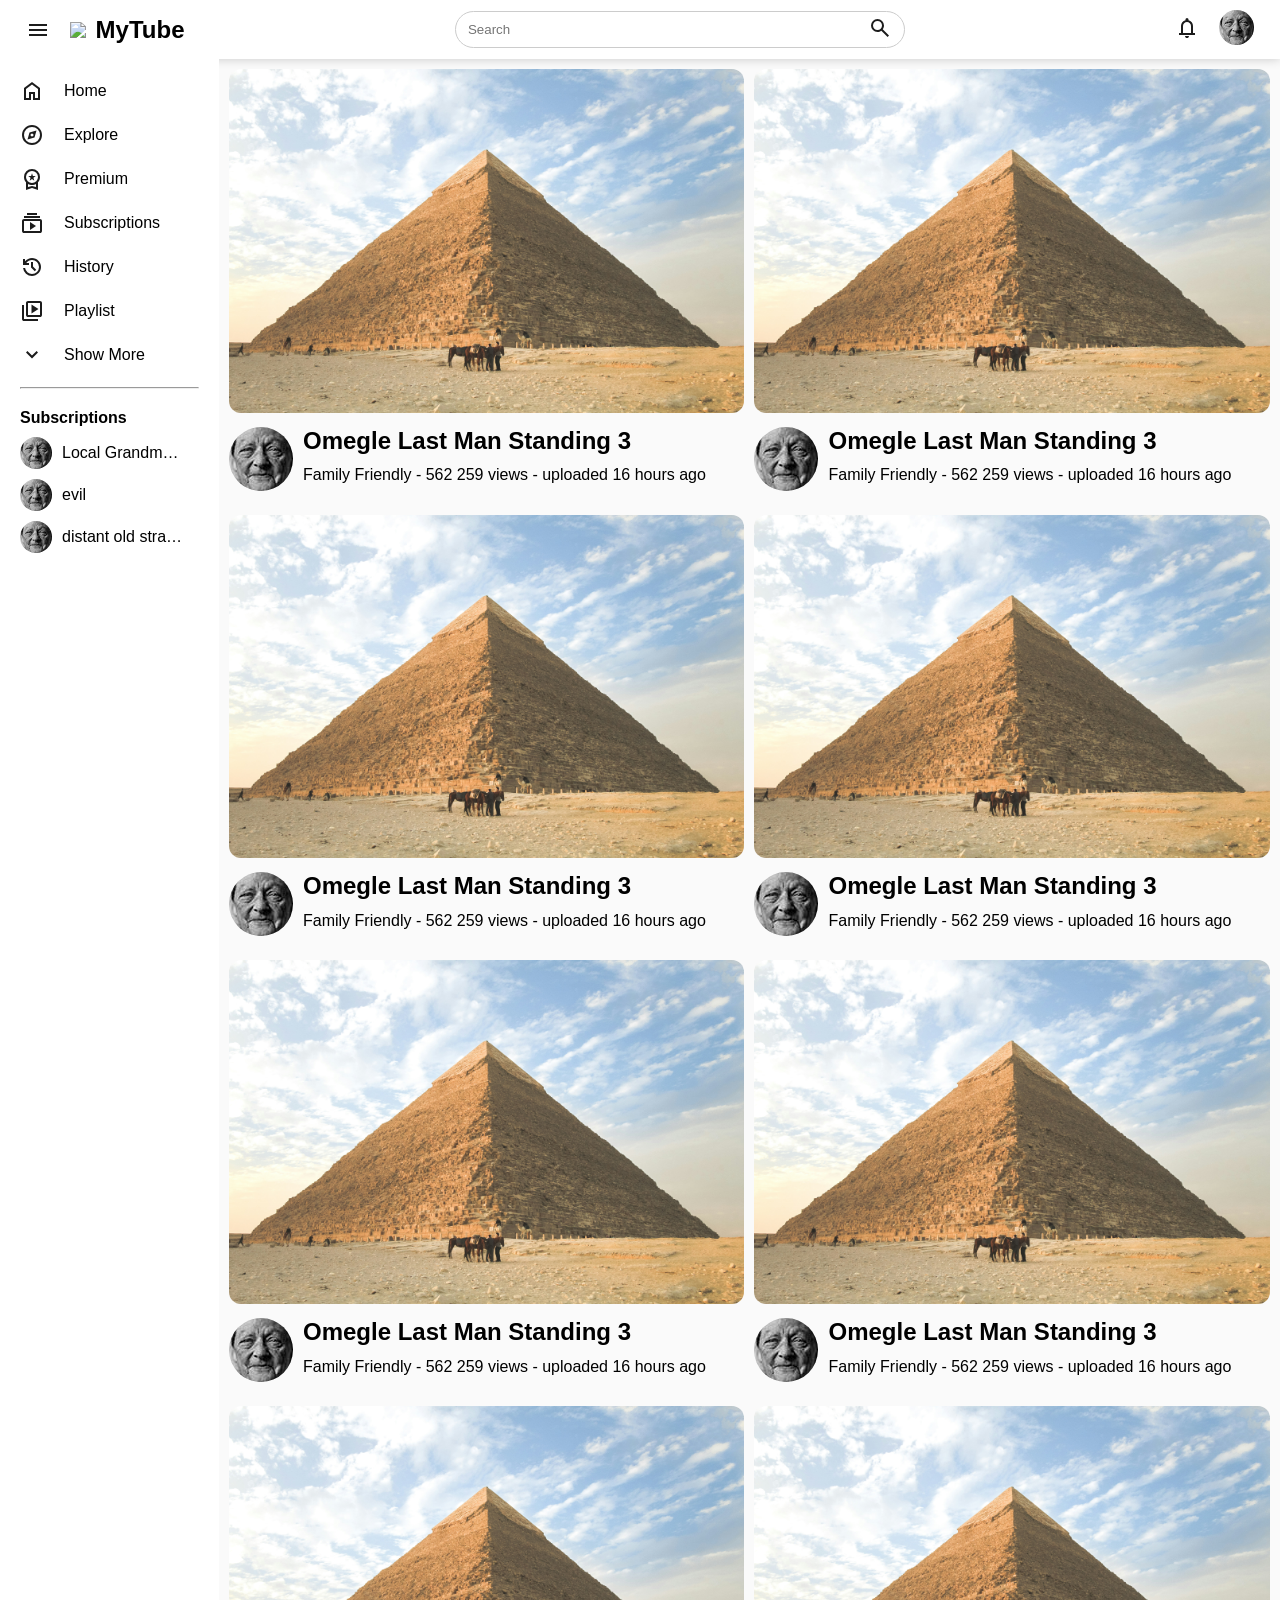
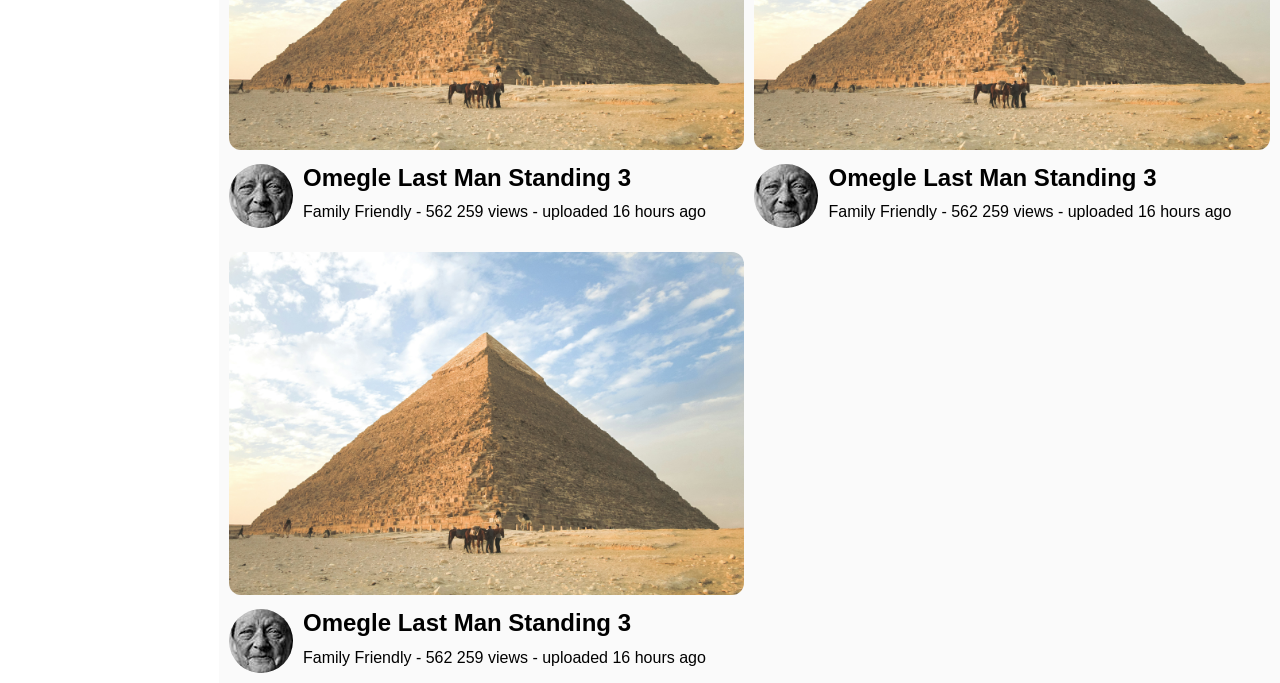
==== index.html @ 530819f9 "index complete" ====
<!DOCTYPE html>
<html lang="en">

<head>
    <meta charset="UTF-8">
    <meta name="viewport" content="width=device-width, initial-scale=1.0">
    <link rel="stylesheet" href="css/style.css">
    <title>MyTube | Homepage</title>
</head>

<body>
    <div id="wrapper-index" class="wrapper">
        <!-- Top Navbar -->
        <nav class="flex-div">
            <div class="nav-left flex-div">
                <img src="img/icons/menu.svg" class="icon menu-button">
                <a href="index.html" class="flex-div">
                    <img src="img/logo.png" style="max-height: 30px">
                    <h1 class="logo-text">MyTube</h1>
                </a>
            </div>
            <div class="nav-center flex-div">
                <div class="searchbar flex-div">
                    <input type="search" placeholder="Search">
                    <a href=""><img src="img/icons/search.svg" class="icon"></a>
                </div>
            </div>

            <div class="nav-right flex-div">
                <a href=""><img src="img/icons/notifications.svg" class="icon"></a>
                <a href=""><img src="img/portrait.jpg" class="user-icon"></a>
            </div>
        </nav>

        <!-- Left Sidebar -->
        <aside class="sidebar">
            <div class="shortcut-links">
                <a href="" class="flex-div"><img src="img/icons/home.svg" class="icon"><p>Home</p></a>
                <a href="" class="flex-div"><img src="img/icons/explore.svg" class="icon"><p>Explore</p></a>
                <a href="" class="flex-div"><img src="img/icons/premium.svg" class="icon"><p>Premium</p></a>
                <a href="" class="flex-div"><img src="img/icons/subscriptions.svg" class="icon"><p>Subscriptions</p></a>
                <a href="" class="flex-div"><img src="img/icons/history.svg" class="icon"><p>History</p></a>
                <a href="" class="flex-div"><img src="img/icons/playlist.svg" class="icon"><p>Playlist</p></a>
                <a href="" class="flex-div"><img src="img/icons/arrow-down.svg" class="icon"><p>Show More</p></a>
            </div>
            
            <hr>

            <div class="subscriptions">
                <b>Subscriptions</b>
                <a href="" class="flex-div"><img src="img/portrait.jpg" class="user-icon"><p>Local Grandmother</p></a>
                <a href="" class="flex-div"><img src="img/portrait.jpg" class="user-icon"><p>evil</p></a>
                <a href="" class="flex-div"><img src="img/portrait.jpg" class="user-icon"><p>distant old stranger</p></a>

            </div>

        </aside>
        
        <div class="fade-layer"></div>

        <!-- Main Content -->
        <main class="video-container">
            <div>
                <img src="img/thumbnails/pyramid.jpg" style="max-width: 100%;" class="thumbnail">
                <div class="video-info">
                    <img src="img/portrait.jpg" class="user-icon" style="grid-area:user;">
                    <a style="grid-area:title"><h2>Omegle Last Man Standing 3</h2></a>
                    <p style="grid-area:subtext;">Family Friendly - 562 259 views - uploaded 16 hours ago</p>
                </div>
            </div>
            <div>
                <img src="img/thumbnails/pyramid.jpg" style="max-width: 100%;" class="thumbnail">
                <div class="video-info">
                    <img src="img/portrait.jpg" class="user-icon" style="grid-area:user;">
                    <a style="grid-area:title"><h2>Omegle Last Man Standing 3</h2></a>
                    <p style="grid-area:subtext;">Family Friendly - 562 259 views - uploaded 16 hours ago</p>
                </div>
            </div>
                        <div>
                <img src="img/thumbnails/pyramid.jpg" style="max-width: 100%;" class="thumbnail">
                <div class="video-info">
                    <img src="img/portrait.jpg" class="user-icon" style="grid-area:user;">
                    <a style="grid-area:title"><h2>Omegle Last Man Standing 3</h2></a>
                    <p style="grid-area:subtext;">Family Friendly - 562 259 views - uploaded 16 hours ago</p>
                </div>
            </div>            <div>
                <img src="img/thumbnails/pyramid.jpg" style="max-width: 100%;" class="thumbnail">
                <div class="video-info">
                    <img src="img/portrait.jpg" class="user-icon" style="grid-area:user;">
                    <a style="grid-area:title"><h2>Omegle Last Man Standing 3</h2></a>
                    <p style="grid-area:subtext;">Family Friendly - 562 259 views - uploaded 16 hours ago</p>
                </div>
            </div>            <div>
                <img src="img/thumbnails/pyramid.jpg" style="max-width: 100%;" class="thumbnail">
                <div class="video-info">
                    <img src="img/portrait.jpg" class="user-icon" style="grid-area:user;">
                    <a style="grid-area:title"><h2>Omegle Last Man Standing 3</h2></a>
                    <p style="grid-area:subtext;">Family Friendly - 562 259 views - uploaded 16 hours ago</p>
                </div>
            </div>            <div>
                <img src="img/thumbnails/pyramid.jpg" style="max-width: 100%;" class="thumbnail">
                <div class="video-info">
                    <img src="img/portrait.jpg" class="user-icon" style="grid-area:user;">
                    <a style="grid-area:title"><h2>Omegle Last Man Standing 3</h2></a>
                    <p style="grid-area:subtext;">Family Friendly - 562 259 views - uploaded 16 hours ago</p>
                </div>
            </div>            <div>
                <img src="img/thumbnails/pyramid.jpg" style="max-width: 100%;" class="thumbnail">
                <div class="video-info">
                    <img src="img/portrait.jpg" class="user-icon" style="grid-area:user;">
                    <a style="grid-area:title"><h2>Omegle Last Man Standing 3</h2></a>
                    <p style="grid-area:subtext;">Family Friendly - 562 259 views - uploaded 16 hours ago</p>
                </div>
            </div>            <div>
                <img src="img/thumbnails/pyramid.jpg" style="max-width: 100%;" class="thumbnail">
                <div class="video-info">
                    <img src="img/portrait.jpg" class="user-icon" style="grid-area:user;">
                    <a style="grid-area:title"><h2>Omegle Last Man Standing 3</h2></a>
                    <p style="grid-area:subtext;">Family Friendly - 562 259 views - uploaded 16 hours ago</p>
                </div>
            </div>            <div>
                <img src="img/thumbnails/pyramid.jpg" style="max-width: 100%;" class="thumbnail">
                <div class="video-info">
                    <img src="img/portrait.jpg" class="user-icon" style="grid-area:user;">
                    <a style="grid-area:title"><h2>Omegle Last Man Standing 3</h2></a>
                    <p style="grid-area:subtext;">Family Friendly - 562 259 views - uploaded 16 hours ago</p>
                </div>
            </div>


<!--             <section class="video-section">
                <h1>Followed</h1>
                
                <div class="video video-full">
                    <a href="video.html?v=EsWesK8GJIg">
                        <img class="video-thumbnail" src="https://img.youtube.com/vi/EsWesK8GJIg/maxresdefault.jpg">
                    </a>
                    <h2 class="video-title"><a href="video.html?v=EsWesK8GJIg">I accidentally bought a sex toy for my employees</a></h2>
                    <p class="video-publisher"><a href="video.html?v=EsWesK8GJIg">DougDoug Clips</a></p>
                </div>

                <div class="video video-full">
                    <a href="video.html?v=hSZg06T47o8">
                        <img class="video-thumbnail" src="https://img.youtube.com/vi/hSZg06T47o8/maxresdefault.jpg">
                    </a>
                    <h2 class="video-title"><a href="video.html?v=hSZg06T47o8">Avicii - Island ft. The High</a></h2>
                    <p class="video-publisher"><a href="video.html?v=hSZg06T47o8">Avicii Unreleased</a></p>
                </div>

                <div class="video video-full">
                    <a href="video.html?v=mos_0KQswGc">
                        <img class="video-thumbnail" src="https://img.youtube.com/vi/mos_0KQswGc/maxresdefault.jpg">
                    </a>
                    <h2 class="video-title"><a href="video.html?v=mos_0KQswGc">Fatty dragon has a pat</a></h2>
                    <p class="video-publisher"><a href="video.html?v=mos_0KQswGc">John P</a></p>
                </div>

                <a>View more</a>

            </section>

            <section class="video-section">
                <a>
                    <h1>Recommended</h1>
                    <a>View more</a>
                </a>
            </section>

            <section class="video-section">
                <h1>Categories</h1>
                <div class="category-container">
                    <div class="category-card">
                        <a><img src="img/categories/gaming.jpg" class="category-image"></a>
                        <a>Gaming</a>
                    </div>
                    <a>
                        <div class="category-card">
                        <a><img src="img/categories/horror.jpg" class="category-image"></a>
                        <a>Horror</a>
                        </div>
                    </a>
                    <a>
                        <div class="category-card">
                            <a><img src="img/categories/gta.jpg" class="category-image"></a>
                            <a>GTA V</a>
                        </div>
                    </a>
                </div>
            </section> -->
        </main>

    </div>

    <script src="js/index.js"></script>
</body>

</html>
---- css/style.css ----
:root {
    --mobile-padding: 1rem;

    --text-color: #050315;
    --background-color: #fbfbfe;
    --primary-color: #2f27ce;
    --secondary-color: #dedcff;
    --accent-color: #433bff;

    --line: 1px solid rgba(0, 0, 0, 0.1);

    --main-font: sans-serif;
}


*{
    margin: 0;
    padding: 0;
    font-family:sans-serif;
}

a {
    text-decoration: none;
    color: inherit;
}

ul {
    list-style: none;
}

.flex-div {
    display: flex;
    align-items: center;
}

.icon {
    filter: invert()
}

#wrapper-index {
    display: grid;
    grid-template-areas:
    "nv nv"
    "sb vc";
    grid-template-columns: auto 1fr;
}

/* Top Navitation */
nav {
    grid-area: nv;
    position: sticky;
    top: 0;
    padding: 10px 2%;
    gap: 20px;
    
    justify-content: space-between;

    z-index: 2;
    box-shadow: 0 0 10px rgba(0, 0, 0, 0.2);
    background-color: white;
}


.nav-left, .nav-right, .nav-center {
    gap: 20px;
}

.nav-left a {
    gap: 10px;
}

.user-icon {
    border-radius: 50%;
}

.nav-right .user-icon {
    width: 35px;
}

.nav-center {
    height: 35px;
    border: 1px solid #cccccc;
    border-radius: 35px;
}

.searchbar {
    padding: 0 12px;
}

.searchbar input {
    border: 0;
    outline: 0;
    background: transparent;
    width: clamp(200px, 40vw, 400px);
}

/* Sidebar */
.sidebar {
    grid-area: sb;
    background-color: #ffffff;
    height: 100vh;
    position: sticky;
    top: 59px;
    padding: 20px;
    transition: transform 0.2s;
    z-index: 3;
}

.sidebar hr {
    margin: 20px 0;
}

.shortcut-links {
    display: flex;
    flex-direction: column;
    gap: 20px;
}

.shortcut-links a {
    gap: 20px;
}

.shortcut-links hr {
    height: 1px;
    border: none;
    background-color: #cccccc;
}

.subscriptions {
    display: flex;
    flex-direction: column;
    gap: 10px;
}

.subscriptions a {
    gap: 10px;
    width: 100%;
}

.subscriptions a p {
    width: 70%;

    white-space: nowrap;
    overflow:hidden;
    text-overflow:ellipsis;
}

.subscriptions a img {
    height: 32px;
}

.fade-layer {
    position: fixed;
    width: 100%;
    height: 100%;
    background-color: rgba(0, 0, 0, 0.5);
    z-index: 1;
    display: none
}





/* Videos */
.video-container {
    display: grid;
    grid-area: vc;
    background-color: #fafafa;
    grid-template-columns: repeat(auto-fit, minmax(400px, 1fr));
    height:fit-content;
    column-gap: 10px;
    row-gap: 24px;
    padding: 10px
}

.thumbnail {
    border-radius: 12px;
}

.video-info {
    display: grid;
    grid-template-areas:
    "user title"
    "user subtext";
    justify-content: left;
    padding-top: 10px;
    column-gap: 10px;
    row-gap: 5px;
}

.menu-button{
    cursor:pointer
}

/* --------------- */





/* MOBILE */
@media screen and (max-width:800px) {
    .sidebar {
        position: fixed;
        left: 0;
        transform: translateX(-100%);
    }

    .toggle-sidebar {
        transform: translateX(0);
    }

    .logo-text {
        display:none;
    }

    .show {
        display: block;
    }

}

/* DESKTOP */


@media screen and (min-width:801px) {
    .toggle-sidebar a p, .toggle-sidebar b {
        display: none;
        width: fit-content;
    }

}
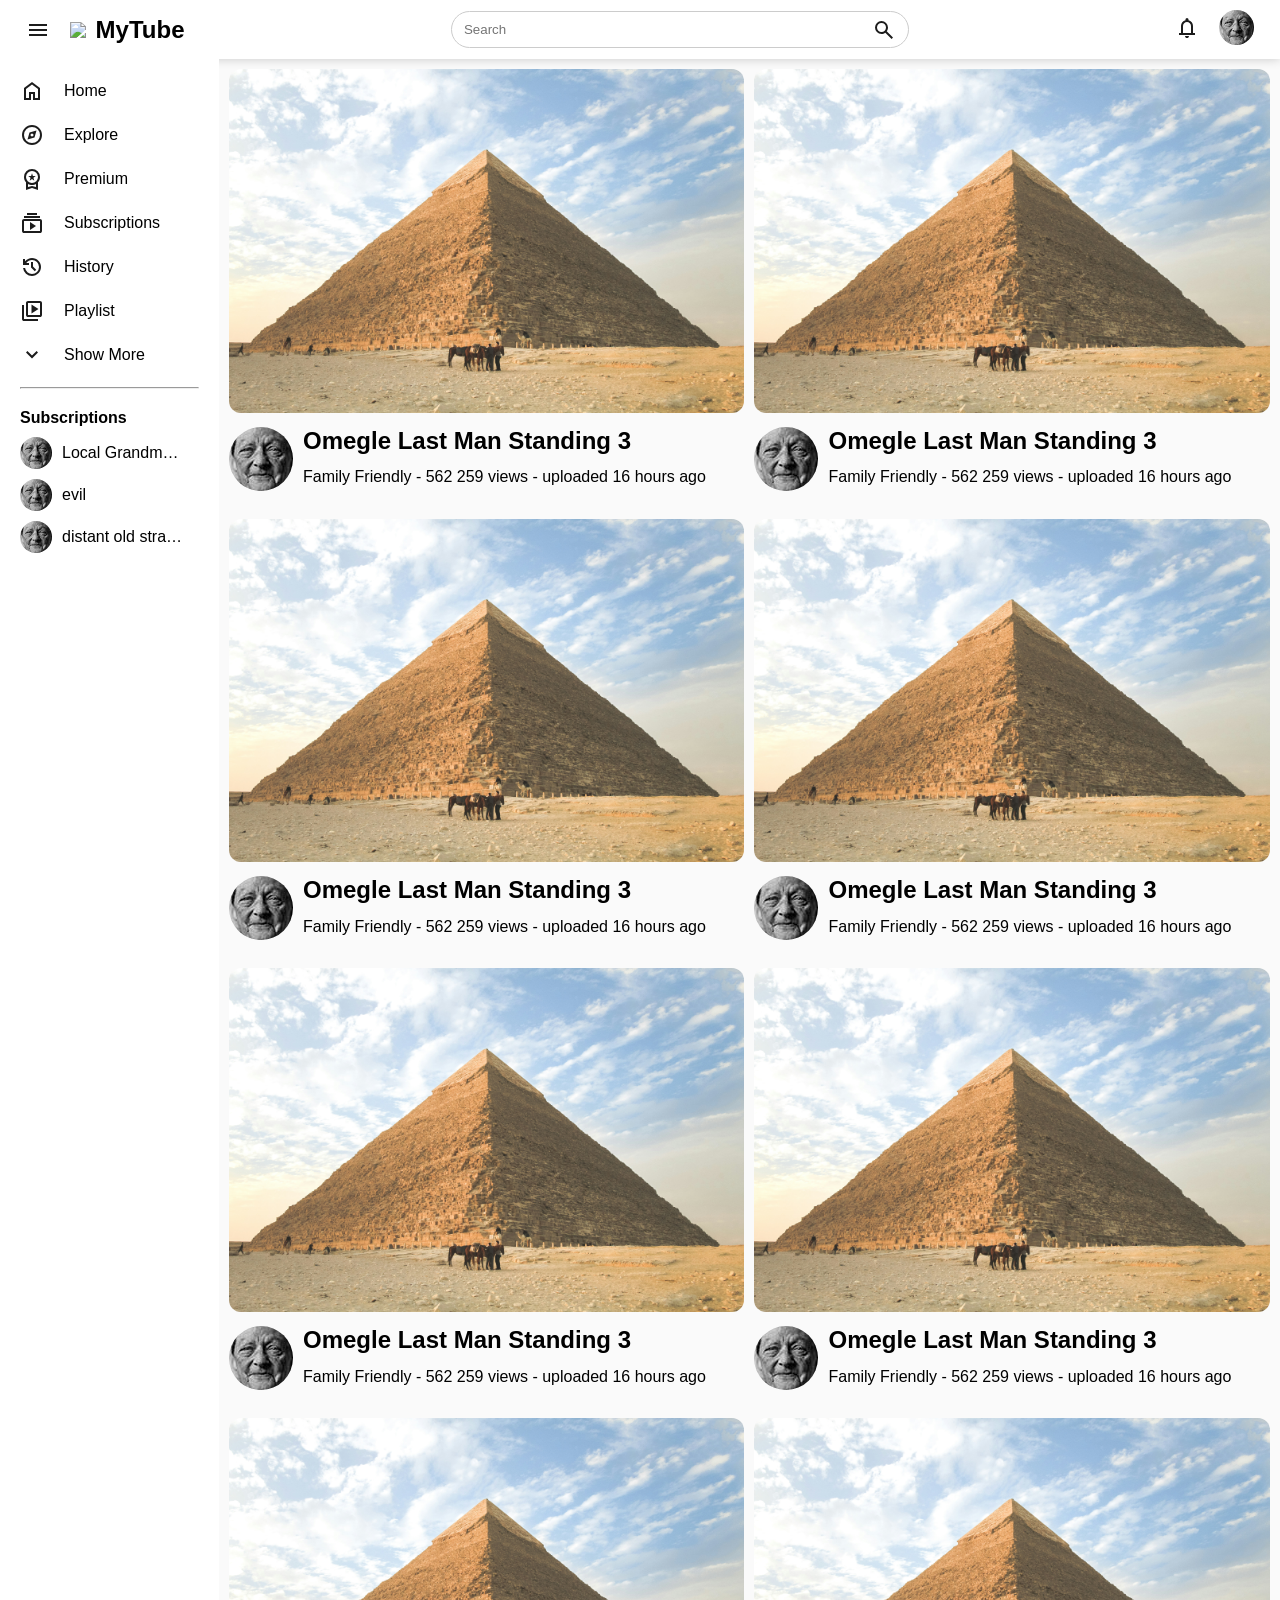
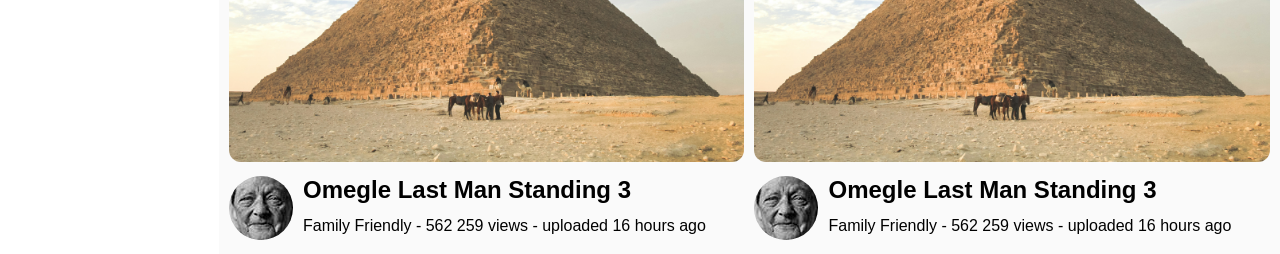
==== commit 2eaaef95: "index fix" ====
--- a/index.html
+++ b/index.html
@@ -22,7 +22,7 @@
             <div class="nav-center flex-div">
                 <div class="searchbar flex-div">
                     <input type="search" placeholder="Search">
-                    <a href=""><img src="img/icons/search.svg" class="icon"></a>
+                    <a href="" class="flex-div"><img src="img/icons/search.svg" class="icon"></a>
                 </div>
             </div>
 
@@ -61,72 +61,63 @@
         <!-- Main Content -->
         <main class="video-container">
             <div>
-                <img src="img/thumbnails/pyramid.jpg" style="max-width: 100%;" class="thumbnail">
+                <a href="video.html"><img src="img/thumbnails/pyramid.jpg" style="max-width: 100%;" class="thumbnail"></a>
                 <div class="video-info">
-                    <img src="img/portrait.jpg" class="user-icon" style="grid-area:user;">
-                    <a style="grid-area:title"><h2>Omegle Last Man Standing 3</h2></a>
+                    <a href="channel.html" style="grid-area:user;"><img src="img/portrait.jpg" class="user-icon"></a>
+                    <a href="video.html" style="grid-area:title"><h2>Omegle Last Man Standing 3</h2></a>
                     <p style="grid-area:subtext;">Family Friendly - 562 259 views - uploaded 16 hours ago</p>
                 </div>
             </div>
             <div>
-                <img src="img/thumbnails/pyramid.jpg" style="max-width: 100%;" class="thumbnail">
+                <a href="video.html"><img src="img/thumbnails/pyramid.jpg" style="max-width: 100%;" class="thumbnail"></a>
                 <div class="video-info">
-                    <img src="img/portrait.jpg" class="user-icon" style="grid-area:user;">
-                    <a style="grid-area:title"><h2>Omegle Last Man Standing 3</h2></a>
+                    <a href="channel.html" style="grid-area:user;"><img src="img/portrait.jpg" class="user-icon"></a>
+                    <a href="video.html" style="grid-area:title"><h2>Omegle Last Man Standing 3</h2></a>
+                    <p style="grid-area:subtext;">Family Friendly - 562 259 views - uploaded 16 hours ago</p>
+                </div>
+            </div>            <div>
+                <a href="video.html"><img src="img/thumbnails/pyramid.jpg" style="max-width: 100%;" class="thumbnail"></a>
+                <div class="video-info">
+                    <a href="channel.html" style="grid-area:user;"><img src="img/portrait.jpg" class="user-icon"></a>
+                    <a href="video.html" style="grid-area:title"><h2>Omegle Last Man Standing 3</h2></a>
+                    <p style="grid-area:subtext;">Family Friendly - 562 259 views - uploaded 16 hours ago</p>
+                </div>
+            </div>            <div>
+                <a href="video.html"><img src="img/thumbnails/pyramid.jpg" style="max-width: 100%;" class="thumbnail"></a>
+                <div class="video-info">
+                    <a href="channel.html" style="grid-area:user;"><img src="img/portrait.jpg" class="user-icon"></a>
+                    <a href="video.html" style="grid-area:title"><h2>Omegle Last Man Standing 3</h2></a>
+                    <p style="grid-area:subtext;">Family Friendly - 562 259 views - uploaded 16 hours ago</p>
+                </div>
+            </div>            <div>
+                <a href="video.html"><img src="img/thumbnails/pyramid.jpg" style="max-width: 100%;" class="thumbnail"></a>
+                <div class="video-info">
+                    <a href="channel.html" style="grid-area:user;"><img src="img/portrait.jpg" class="user-icon"></a>
+                    <a href="video.html" style="grid-area:title"><h2>Omegle Last Man Standing 3</h2></a>
+                    <p style="grid-area:subtext;">Family Friendly - 562 259 views - uploaded 16 hours ago</p>
+                </div>
+            </div>            <div>
+                <a href="video.html"><img src="img/thumbnails/pyramid.jpg" style="max-width: 100%;" class="thumbnail"></a>
+                <div class="video-info">
+                    <a href="channel.html" style="grid-area:user;"><img src="img/portrait.jpg" class="user-icon"></a>
+                    <a href="video.html" style="grid-area:title"><h2>Omegle Last Man Standing 3</h2></a>
+                    <p style="grid-area:subtext;">Family Friendly - 562 259 views - uploaded 16 hours ago</p>
+                </div>
+            </div>            <div>
+                <a href="video.html"><img src="img/thumbnails/pyramid.jpg" style="max-width: 100%;" class="thumbnail"></a>
+                <div class="video-info">
+                    <a href="channel.html" style="grid-area:user;"><img src="img/portrait.jpg" class="user-icon"></a>
+                    <a href="video.html" style="grid-area:title"><h2>Omegle Last Man Standing 3</h2></a>
+                    <p style="grid-area:subtext;">Family Friendly - 562 259 views - uploaded 16 hours ago</p>
+                </div>
+            </div>            <div>
+                <a href="video.html"><img src="img/thumbnails/pyramid.jpg" style="max-width: 100%;" class="thumbnail"></a>
+                <div class="video-info">
+                    <a href="channel.html" style="grid-area:user;"><img src="img/portrait.jpg" class="user-icon"></a>
+                    <a href="video.html" style="grid-area:title"><h2>Omegle Last Man Standing 3</h2></a>
                     <p style="grid-area:subtext;">Family Friendly - 562 259 views - uploaded 16 hours ago</p>
                 </div>
             </div>
-                        <div>
-                <img src="img/thumbnails/pyramid.jpg" style="max-width: 100%;" class="thumbnail">
-                <div class="video-info">
-                    <img src="img/portrait.jpg" class="user-icon" style="grid-area:user;">
-                    <a style="grid-area:title"><h2>Omegle Last Man Standing 3</h2></a>
-                    <p style="grid-area:subtext;">Family Friendly - 562 259 views - uploaded 16 hours ago</p>
-                </div>
-            </div>            <div>
-                <img src="img/thumbnails/pyramid.jpg" style="max-width: 100%;" class="thumbnail">
-                <div class="video-info">
-                    <img src="img/portrait.jpg" class="user-icon" style="grid-area:user;">
-                    <a style="grid-area:title"><h2>Omegle Last Man Standing 3</h2></a>
-                    <p style="grid-area:subtext;">Family Friendly - 562 259 views - uploaded 16 hours ago</p>
-                </div>
-            </div>            <div>
-                <img src="img/thumbnails/pyramid.jpg" style="max-width: 100%;" class="thumbnail">
-                <div class="video-info">
-                    <img src="img/portrait.jpg" class="user-icon" style="grid-area:user;">
-                    <a style="grid-area:title"><h2>Omegle Last Man Standing 3</h2></a>
-                    <p style="grid-area:subtext;">Family Friendly - 562 259 views - uploaded 16 hours ago</p>
-                </div>
-            </div>            <div>
-                <img src="img/thumbnails/pyramid.jpg" style="max-width: 100%;" class="thumbnail">
-                <div class="video-info">
-                    <img src="img/portrait.jpg" class="user-icon" style="grid-area:user;">
-                    <a style="grid-area:title"><h2>Omegle Last Man Standing 3</h2></a>
-                    <p style="grid-area:subtext;">Family Friendly - 562 259 views - uploaded 16 hours ago</p>
-                </div>
-            </div>            <div>
-                <img src="img/thumbnails/pyramid.jpg" style="max-width: 100%;" class="thumbnail">
-                <div class="video-info">
-                    <img src="img/portrait.jpg" class="user-icon" style="grid-area:user;">
-                    <a style="grid-area:title"><h2>Omegle Last Man Standing 3</h2></a>
-                    <p style="grid-area:subtext;">Family Friendly - 562 259 views - uploaded 16 hours ago</p>
-                </div>
-            </div>            <div>
-                <img src="img/thumbnails/pyramid.jpg" style="max-width: 100%;" class="thumbnail">
-                <div class="video-info">
-                    <img src="img/portrait.jpg" class="user-icon" style="grid-area:user;">
-                    <a style="grid-area:title"><h2>Omegle Last Man Standing 3</h2></a>
-                    <p style="grid-area:subtext;">Family Friendly - 562 259 views - uploaded 16 hours ago</p>
-                </div>
-            </div>            <div>
-                <img src="img/thumbnails/pyramid.jpg" style="max-width: 100%;" class="thumbnail">
-                <div class="video-info">
-                    <img src="img/portrait.jpg" class="user-icon" style="grid-area:user;">
-                    <a style="grid-area:title"><h2>Omegle Last Man Standing 3</h2></a>
-                    <p style="grid-area:subtext;">Family Friendly - 562 259 views - uploaded 16 hours ago</p>
-                </div>
-            </div>
-
 
 <!--             <section class="video-section">
                 <h1>Followed</h1>
--- a/css/style.css
+++ b/css/style.css
@@ -92,6 +92,7 @@
     outline: 0;
     background: transparent;
     width: clamp(200px, 40vw, 400px);
+    margin-right: 8px;
 }
 
 /* Sidebar */
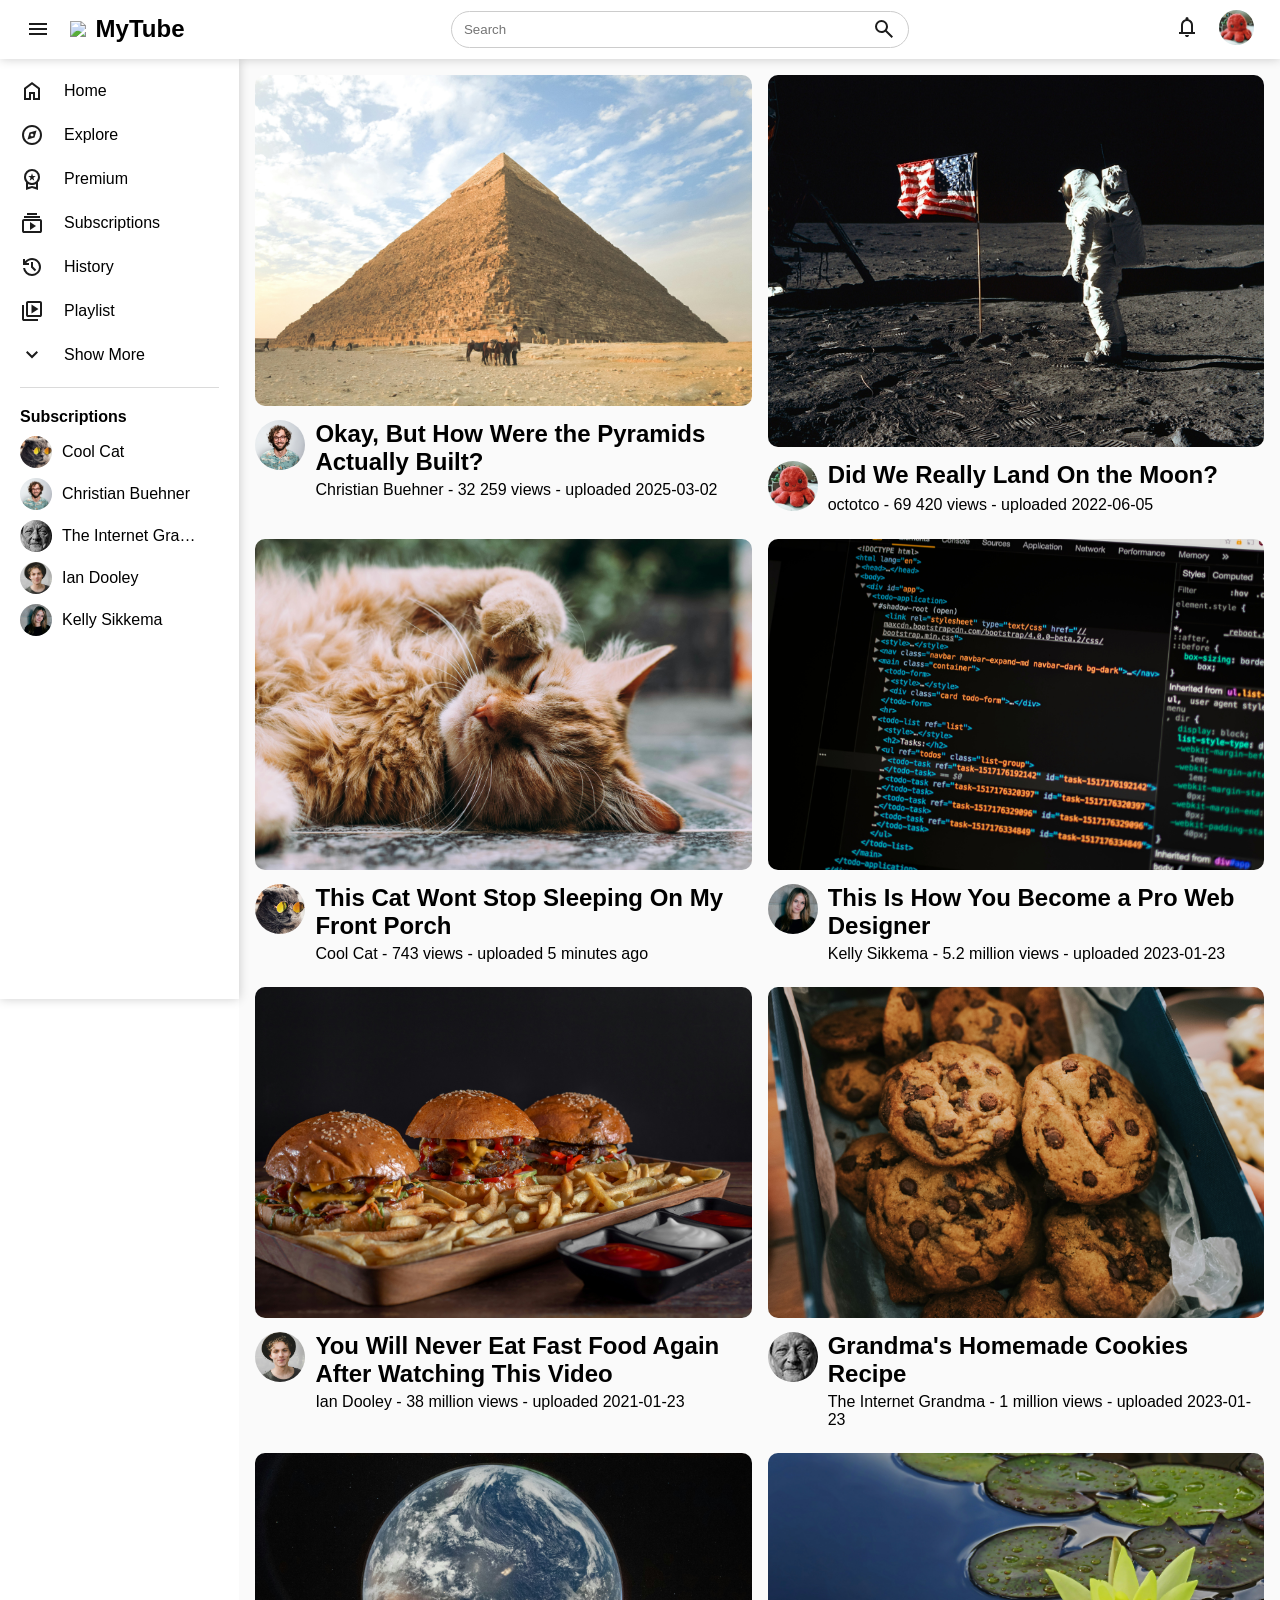
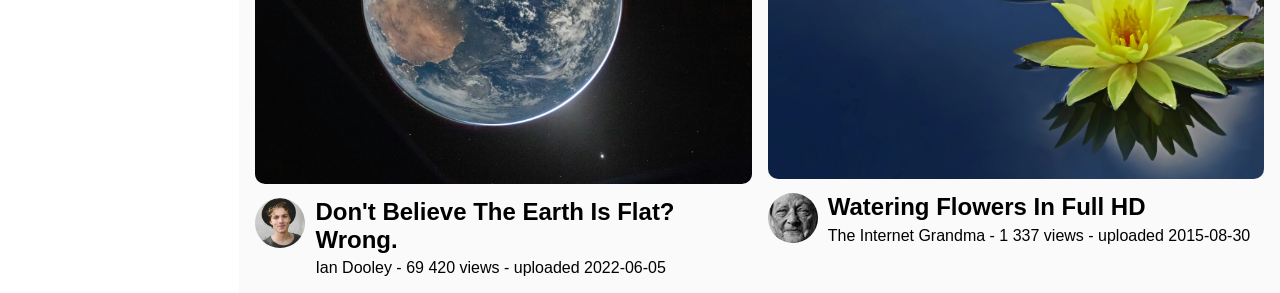
==== commit f49d3e5a: "video.html, video styling, javascript video loading" ====
--- a/index.html
+++ b/index.html
@@ -28,14 +28,14 @@
 
             <div class="nav-right flex-div">
                 <a href=""><img src="img/icons/notifications.svg" class="icon"></a>
-                <a href=""><img src="img/portrait.jpg" class="user-icon"></a>
+                <a href=""><img src="img/users/octopus.jpg" class="user-icon"></a>
             </div>
         </nav>
 
         <!-- Left Sidebar -->
         <aside class="sidebar">
             <div class="shortcut-links">
-                <a href="" class="flex-div"><img src="img/icons/home.svg" class="icon"><p>Home</p></a>
+                <a href="index.html" class="flex-div"><img src="img/icons/home.svg" class="icon"><p>Home</p></a>
                 <a href="" class="flex-div"><img src="img/icons/explore.svg" class="icon"><p>Explore</p></a>
                 <a href="" class="flex-div"><img src="img/icons/premium.svg" class="icon"><p>Premium</p></a>
                 <a href="" class="flex-div"><img src="img/icons/subscriptions.svg" class="icon"><p>Subscriptions</p></a>
@@ -48,10 +48,11 @@
 
             <div class="subscriptions">
                 <b>Subscriptions</b>
-                <a href="" class="flex-div"><img src="img/portrait.jpg" class="user-icon"><p>Local Grandmother</p></a>
-                <a href="" class="flex-div"><img src="img/portrait.jpg" class="user-icon"><p>evil</p></a>
-                <a href="" class="flex-div"><img src="img/portrait.jpg" class="user-icon"><p>distant old stranger</p></a>
-
+                <a href="" class="flex-div"><img src="img/users/cool-cat.jpg" class="user-icon"><p>Cool Cat</p></a>
+                <a href="" class="flex-div"><img src="img/users/christian-buehner.jpg" class="user-icon"><p>Christian Buehner</p></a>
+                <a href="" class="flex-div"><img src="img/users/grandma.jpg" class="user-icon"><p>The Internet Grandma</p></a>
+                <a href="" class="flex-div"><img src="img/users/ian-dooley.jpg" class="user-icon"><p>Ian Dooley</p></a>
+                <a href="" class="flex-div"><img src="img/users/kelly-sikkema.jpg" class="user-icon"><p>Kelly Sikkema</p></a>
             </div>
 
         </aside>
@@ -59,125 +60,15 @@
         <div class="fade-layer"></div>
 
         <!-- Main Content -->
-        <main class="video-container">
+        <main class="video-feed-container">
             <div>
-                <a href="video.html"><img src="img/thumbnails/pyramid.jpg" style="max-width: 100%;" class="thumbnail"></a>
+                <a href="video.html"><img src="img/thumbnails/pyramid.jpg" class="thumbnail"></a>
                 <div class="video-info">
-                    <a href="channel.html" style="grid-area:user;"><img src="img/portrait.jpg" class="user-icon"></a>
-                    <a href="video.html" style="grid-area:title"><h2>Omegle Last Man Standing 3</h2></a>
-                    <p style="grid-area:subtext;">Family Friendly - 562 259 views - uploaded 16 hours ago</p>
+                    <a href="channel.html" style="grid-area:user"><img src="img/users/christian-buehner.jpg" class="user-icon"></a>
+                    <a href="video.html" style="grid-area:title"><h2 class="video-title">Okay, But How Were the Pyramids Built?</h2></a>
+                    <p style="grid-area:subtext;" class="video-subtext">Christian Buehner - 32 259 views - uploaded 2025-03-02</p>
                 </div>
             </div>
-            <div>
-                <a href="video.html"><img src="img/thumbnails/pyramid.jpg" style="max-width: 100%;" class="thumbnail"></a>
-                <div class="video-info">
-                    <a href="channel.html" style="grid-area:user;"><img src="img/portrait.jpg" class="user-icon"></a>
-                    <a href="video.html" style="grid-area:title"><h2>Omegle Last Man Standing 3</h2></a>
-                    <p style="grid-area:subtext;">Family Friendly - 562 259 views - uploaded 16 hours ago</p>
-                </div>
-            </div>            <div>
-                <a href="video.html"><img src="img/thumbnails/pyramid.jpg" style="max-width: 100%;" class="thumbnail"></a>
-                <div class="video-info">
-                    <a href="channel.html" style="grid-area:user;"><img src="img/portrait.jpg" class="user-icon"></a>
-                    <a href="video.html" style="grid-area:title"><h2>Omegle Last Man Standing 3</h2></a>
-                    <p style="grid-area:subtext;">Family Friendly - 562 259 views - uploaded 16 hours ago</p>
-                </div>
-            </div>            <div>
-                <a href="video.html"><img src="img/thumbnails/pyramid.jpg" style="max-width: 100%;" class="thumbnail"></a>
-                <div class="video-info">
-                    <a href="channel.html" style="grid-area:user;"><img src="img/portrait.jpg" class="user-icon"></a>
-                    <a href="video.html" style="grid-area:title"><h2>Omegle Last Man Standing 3</h2></a>
-                    <p style="grid-area:subtext;">Family Friendly - 562 259 views - uploaded 16 hours ago</p>
-                </div>
-            </div>            <div>
-                <a href="video.html"><img src="img/thumbnails/pyramid.jpg" style="max-width: 100%;" class="thumbnail"></a>
-                <div class="video-info">
-                    <a href="channel.html" style="grid-area:user;"><img src="img/portrait.jpg" class="user-icon"></a>
-                    <a href="video.html" style="grid-area:title"><h2>Omegle Last Man Standing 3</h2></a>
-                    <p style="grid-area:subtext;">Family Friendly - 562 259 views - uploaded 16 hours ago</p>
-                </div>
-            </div>            <div>
-                <a href="video.html"><img src="img/thumbnails/pyramid.jpg" style="max-width: 100%;" class="thumbnail"></a>
-                <div class="video-info">
-                    <a href="channel.html" style="grid-area:user;"><img src="img/portrait.jpg" class="user-icon"></a>
-                    <a href="video.html" style="grid-area:title"><h2>Omegle Last Man Standing 3</h2></a>
-                    <p style="grid-area:subtext;">Family Friendly - 562 259 views - uploaded 16 hours ago</p>
-                </div>
-            </div>            <div>
-                <a href="video.html"><img src="img/thumbnails/pyramid.jpg" style="max-width: 100%;" class="thumbnail"></a>
-                <div class="video-info">
-                    <a href="channel.html" style="grid-area:user;"><img src="img/portrait.jpg" class="user-icon"></a>
-                    <a href="video.html" style="grid-area:title"><h2>Omegle Last Man Standing 3</h2></a>
-                    <p style="grid-area:subtext;">Family Friendly - 562 259 views - uploaded 16 hours ago</p>
-                </div>
-            </div>            <div>
-                <a href="video.html"><img src="img/thumbnails/pyramid.jpg" style="max-width: 100%;" class="thumbnail"></a>
-                <div class="video-info">
-                    <a href="channel.html" style="grid-area:user;"><img src="img/portrait.jpg" class="user-icon"></a>
-                    <a href="video.html" style="grid-area:title"><h2>Omegle Last Man Standing 3</h2></a>
-                    <p style="grid-area:subtext;">Family Friendly - 562 259 views - uploaded 16 hours ago</p>
-                </div>
-            </div>
-
-<!--             <section class="video-section">
-                <h1>Followed</h1>
-                
-                <div class="video video-full">
-                    <a href="video.html?v=EsWesK8GJIg">
-                        <img class="video-thumbnail" src="https://img.youtube.com/vi/EsWesK8GJIg/maxresdefault.jpg">
-                    </a>
-                    <h2 class="video-title"><a href="video.html?v=EsWesK8GJIg">I accidentally bought a sex toy for my employees</a></h2>
-                    <p class="video-publisher"><a href="video.html?v=EsWesK8GJIg">DougDoug Clips</a></p>
-                </div>
-
-                <div class="video video-full">
-                    <a href="video.html?v=hSZg06T47o8">
-                        <img class="video-thumbnail" src="https://img.youtube.com/vi/hSZg06T47o8/maxresdefault.jpg">
-                    </a>
-                    <h2 class="video-title"><a href="video.html?v=hSZg06T47o8">Avicii - Island ft. The High</a></h2>
-                    <p class="video-publisher"><a href="video.html?v=hSZg06T47o8">Avicii Unreleased</a></p>
-                </div>
-
-                <div class="video video-full">
-                    <a href="video.html?v=mos_0KQswGc">
-                        <img class="video-thumbnail" src="https://img.youtube.com/vi/mos_0KQswGc/maxresdefault.jpg">
-                    </a>
-                    <h2 class="video-title"><a href="video.html?v=mos_0KQswGc">Fatty dragon has a pat</a></h2>
-                    <p class="video-publisher"><a href="video.html?v=mos_0KQswGc">John P</a></p>
-                </div>
-
-                <a>View more</a>
-
-            </section>
-
-            <section class="video-section">
-                <a>
-                    <h1>Recommended</h1>
-                    <a>View more</a>
-                </a>
-            </section>
-
-            <section class="video-section">
-                <h1>Categories</h1>
-                <div class="category-container">
-                    <div class="category-card">
-                        <a><img src="img/categories/gaming.jpg" class="category-image"></a>
-                        <a>Gaming</a>
-                    </div>
-                    <a>
-                        <div class="category-card">
-                        <a><img src="img/categories/horror.jpg" class="category-image"></a>
-                        <a>Horror</a>
-                        </div>
-                    </a>
-                    <a>
-                        <div class="category-card">
-                            <a><img src="img/categories/gta.jpg" class="category-image"></a>
-                            <a>GTA V</a>
-                        </div>
-                    </a>
-                </div>
-            </section> -->
         </main>
 
     </div>
--- a/css/style.css
+++ b/css/style.css
@@ -7,9 +7,10 @@
     --secondary-color: #dedcff;
     --accent-color: #433bff;
 
-    --line: 1px solid rgba(0, 0, 0, 0.1);
-
     --main-font: sans-serif;
+
+    --default-radius: 10px;
+    --default-spacing: 16px;
 }
 
 
@@ -28,6 +29,12 @@
     list-style: none;
 }
 
+hr {
+    border: 0;
+    background-color: #dadada;
+    height: 1px;
+}
+
 .flex-div {
     display: flex;
     align-items: center;
@@ -37,11 +44,11 @@
     filter: invert()
 }
 
-#wrapper-index {
+.wrapper {
     display: grid;
     grid-template-areas:
     "nv nv"
-    "sb vc";
+    "sb mn";
     grid-template-columns: auto 1fr;
 }
 
@@ -55,7 +62,7 @@
     
     justify-content: space-between;
 
-    z-index: 2;
+    z-index: 5;
     box-shadow: 0 0 10px rgba(0, 0, 0, 0.2);
     background-color: white;
 }
@@ -71,6 +78,7 @@
 
 .user-icon {
     border-radius: 50%;
+    max-width: 50px;
 }
 
 .nav-right .user-icon {
@@ -93,6 +101,10 @@
     background: transparent;
     width: clamp(200px, 40vw, 400px);
     margin-right: 8px;
+}
+
+.menu-button{
+    cursor:pointer
 }
 
 /* Sidebar */
@@ -104,7 +116,8 @@
     top: 59px;
     padding: 20px;
     transition: transform 0.2s;
-    z-index: 3;
+    z-index: 2;
+    box-shadow: 0 0 10px rgba(0, 0, 0, 0.2);
 }
 
 .sidebar hr {
@@ -159,24 +172,26 @@
     display: none
 }
 
-
-
-
+main {
+    grid-area: mn;
+}
 
 /* Videos */
-.video-container {
-    display: grid;
-    grid-area: vc;
+.video-feed-container {
+    display: grid;
     background-color: #fafafa;
     grid-template-columns: repeat(auto-fit, minmax(400px, 1fr));
+
     height:fit-content;
-    column-gap: 10px;
+    column-gap: var(--default-spacing);
     row-gap: 24px;
-    padding: 10px
-}
+    padding: var(--default-spacing)
+}
+
 
 .thumbnail {
-    border-radius: 12px;
+    border-radius: var(--default-radius);
+    max-width: 100%;
 }
 
 .video-info {
@@ -190,9 +205,30 @@
     row-gap: 5px;
 }
 
-.menu-button{
-    cursor:pointer
-}
+
+
+/* Video Player */
+#wrapper-video main {
+    display: grid;
+}
+
+
+.video-container {
+    grid-area: vd;
+    margin: var(--default-spacing);
+}
+
+.video-container hr {
+    margin: var(--default-spacing) 0;
+}
+
+video {
+    width: 100%;
+    aspect-ratio: 16/9;
+    border-radius: var(--default-radius);
+}
+
+
 
 /* --------------- */
 
@@ -201,7 +237,7 @@
 
 
 /* MOBILE */
-@media screen and (max-width:800px) {
+@media screen and (max-width:900px) {
     .sidebar {
         position: fixed;
         left: 0;
@@ -220,15 +256,27 @@
         display: block;
     }
 
+    #wrapper-video main {
+        grid-template-areas: "vd" "vc";
+    }
+
 }
 
 /* DESKTOP */
 
 
-@media screen and (min-width:801px) {
+@media screen and (min-width:901px) {
     .toggle-sidebar a p, .toggle-sidebar b {
         display: none;
         width: fit-content;
     }
 
+    #wrapper-video main {
+        grid-template-columns: auto min-content;
+        grid-template-areas: "vd vc";
+    }
+    .video-container {
+        margin-right: 0;
+    }
+
 }
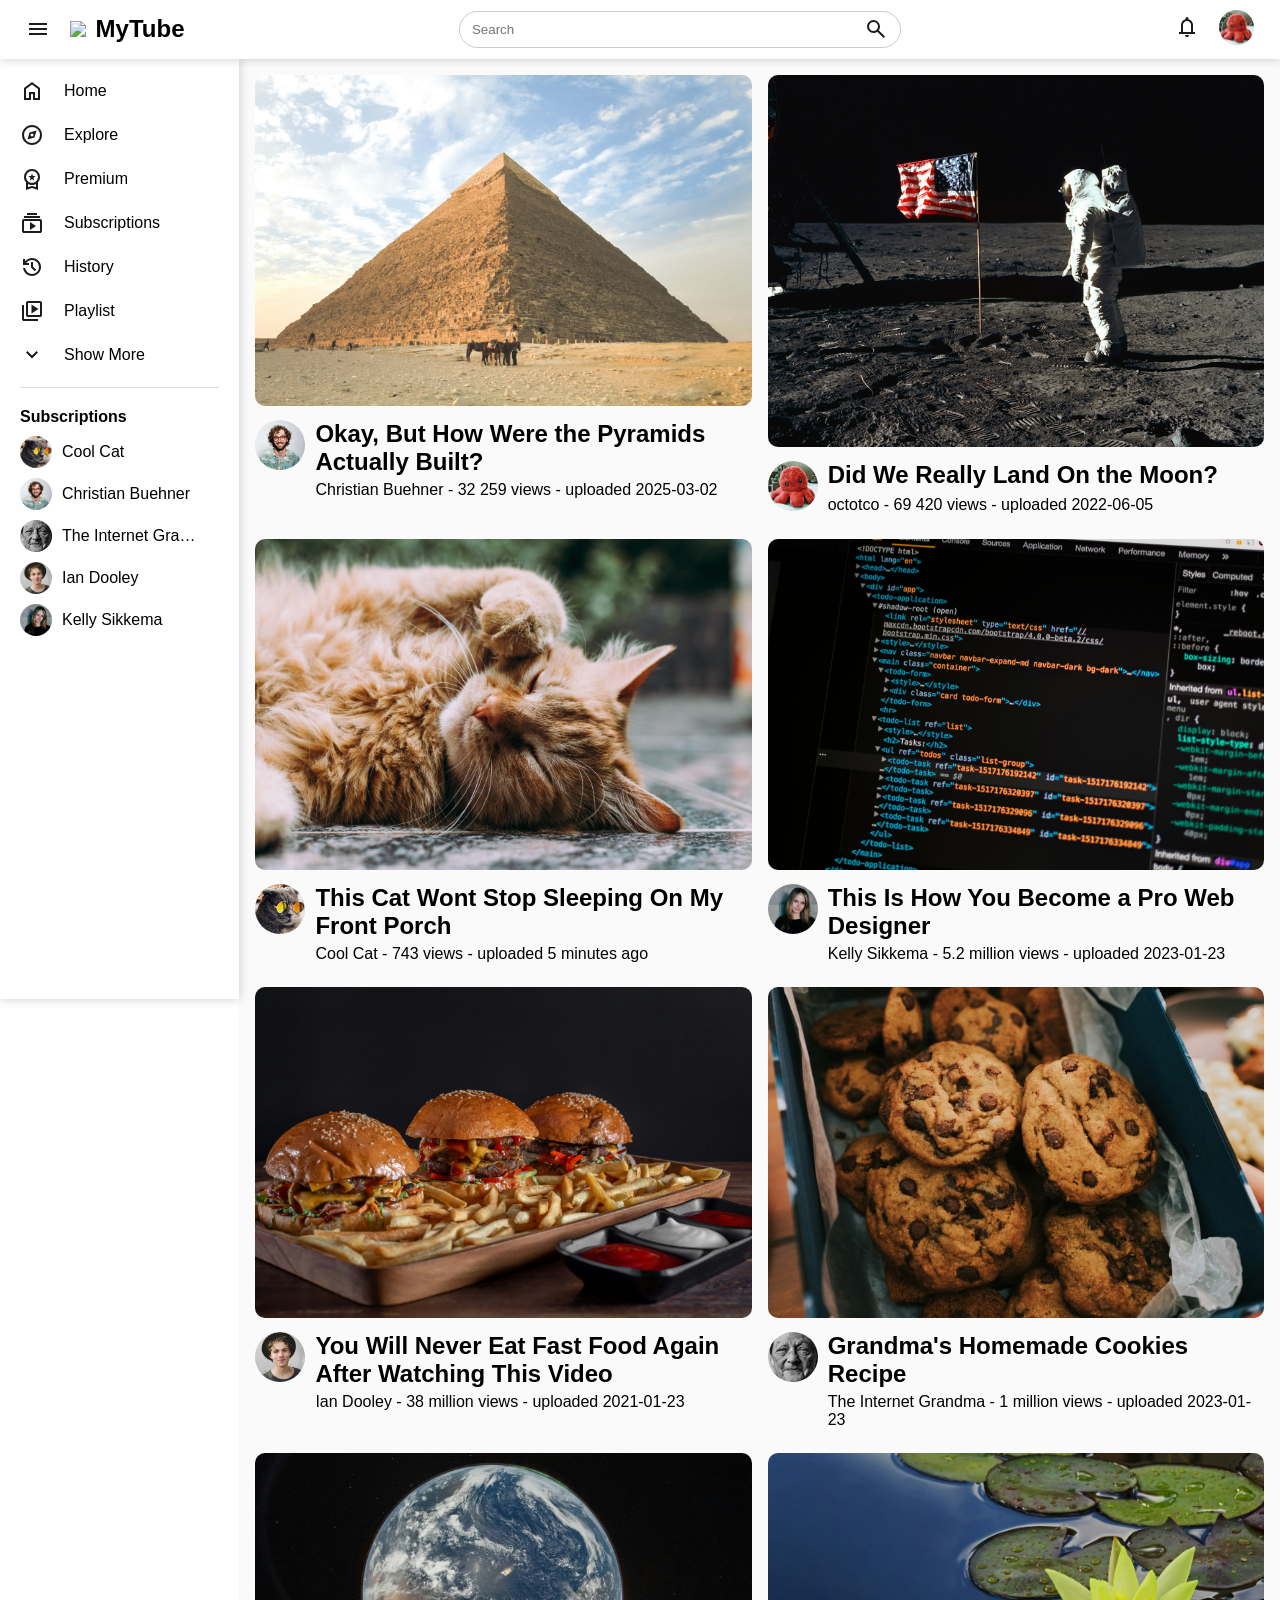
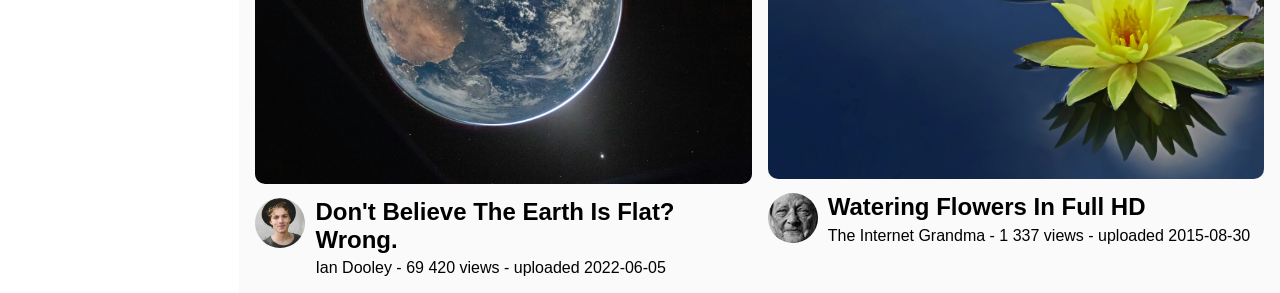
==== commit 725550e4: "channel.html" ====
--- a/index.html
+++ b/index.html
@@ -56,24 +56,29 @@
             </div>
 
         </aside>
-        
+
         <div class="fade-layer"></div>
 
+        
         <!-- Main Content -->
         <main class="video-feed-container">
             <div>
                 <a href="video.html"><img src="img/thumbnails/pyramid.jpg" class="thumbnail"></a>
-                <div class="video-info">
-                    <a href="channel.html" style="grid-area:user"><img src="img/users/christian-buehner.jpg" class="user-icon"></a>
-                    <a href="video.html" style="grid-area:title"><h2 class="video-title">Okay, But How Were the Pyramids Built?</h2></a>
-                    <p style="grid-area:subtext;" class="video-subtext">Christian Buehner - 32 259 views - uploaded 2025-03-02</p>
+                <div class="info">
+                    <a style="grid-area: user" href="channel.html"><img src="img/users/christian-buehner.jpg" class="user-icon"></a>
+                    <h2 style="grid-area: title"><a href="video.html" class="title">Okay, But How Were the Pyramids Built?</a></h2>
+                    <p class="subtext">Christian Buehner - 32 259 views - uploaded 2025-03-02</p>
                 </div>
             </div>
         </main>
 
     </div>
 
-    <script src="js/index.js"></script>
+
+
+    <script src="js/feed.js"></script>
+    <script src="js/sidebar.js"></script>
+
 </body>
 
 </html>
--- a/css/style.css
+++ b/css/style.css
@@ -33,6 +33,10 @@
     border: 0;
     background-color: #dadada;
     height: 1px;
+}
+
+main {
+    grid-area: mn;
 }
 
 .flex-div {
@@ -62,9 +66,9 @@
     
     justify-content: space-between;
 
-    z-index: 5;
     box-shadow: 0 0 10px rgba(0, 0, 0, 0.2);
     background-color: white;
+    z-index: 5;
 }
 
 
@@ -99,7 +103,7 @@
     border: 0;
     outline: 0;
     background: transparent;
-    width: clamp(200px, 40vw, 400px);
+    width: 30vw;
     margin-right: 8px;
 }
 
@@ -113,11 +117,12 @@
     background-color: #ffffff;
     height: 100vh;
     position: sticky;
-    top: 59px;
+    top: 58px;
     padding: 20px;
     transition: transform 0.2s;
-    z-index: 2;
     box-shadow: 0 0 10px rgba(0, 0, 0, 0.2);
+    width: min-content;
+    z-index: 4;
 }
 
 .sidebar hr {
@@ -168,13 +173,10 @@
     width: 100%;
     height: 100%;
     background-color: rgba(0, 0, 0, 0.5);
-    z-index: 1;
     display: none
 }
 
-main {
-    grid-area: mn;
-}
+
 
 /* Videos */
 .video-feed-container {
@@ -194,7 +196,7 @@
     max-width: 100%;
 }
 
-.video-info {
+.info {
     display: grid;
     grid-template-areas:
     "user title"
@@ -205,6 +207,18 @@
     row-gap: 5px;
 }
 
+.info .user-icon {
+    grid-area: user;
+}
+
+.info .title {
+    grid-area: title;
+}
+
+.info .subtext {
+    grid-area: subtext;
+}
+
 
 
 /* Video Player */
@@ -215,7 +229,6 @@
 
 .video-container {
     grid-area: vd;
-    margin: var(--default-spacing);
 }
 
 .video-container hr {
@@ -225,13 +238,34 @@
 video {
     width: 100%;
     aspect-ratio: 16/9;
-    border-radius: var(--default-radius);
-}
-
-
-
-/* --------------- */
-
+
+}
+
+/* Channel */
+
+.button {
+    grid-area: button;
+}
+
+#wrapper-channel .info {
+    grid-template-areas: 
+    "user title"
+    "user subtext"
+    "user button";
+    height: min-content
+}
+
+#wrapper-channel .user-icon {
+
+}
+
+.channel-top .banner {
+    max-width: 100%;
+}
+
+.channel-top {
+    /* margin: 0 10%; */
+}
 
 
 
@@ -260,11 +294,12 @@
         grid-template-areas: "vd" "vc";
     }
 
+    #wrapper-video .info, .comment-section {
+        margin: 0 var(--default-spacing);
+    }
 }
 
 /* DESKTOP */
-
-
 @media screen and (min-width:901px) {
     .toggle-sidebar a p, .toggle-sidebar b {
         display: none;
@@ -275,8 +310,13 @@
         grid-template-columns: auto min-content;
         grid-template-areas: "vd vc";
     }
+
     .video-container {
+        margin: var(--default-spacing);
         margin-right: 0;
     }
 
+    video {
+        border-radius: var(--default-radius);
+    }
 }
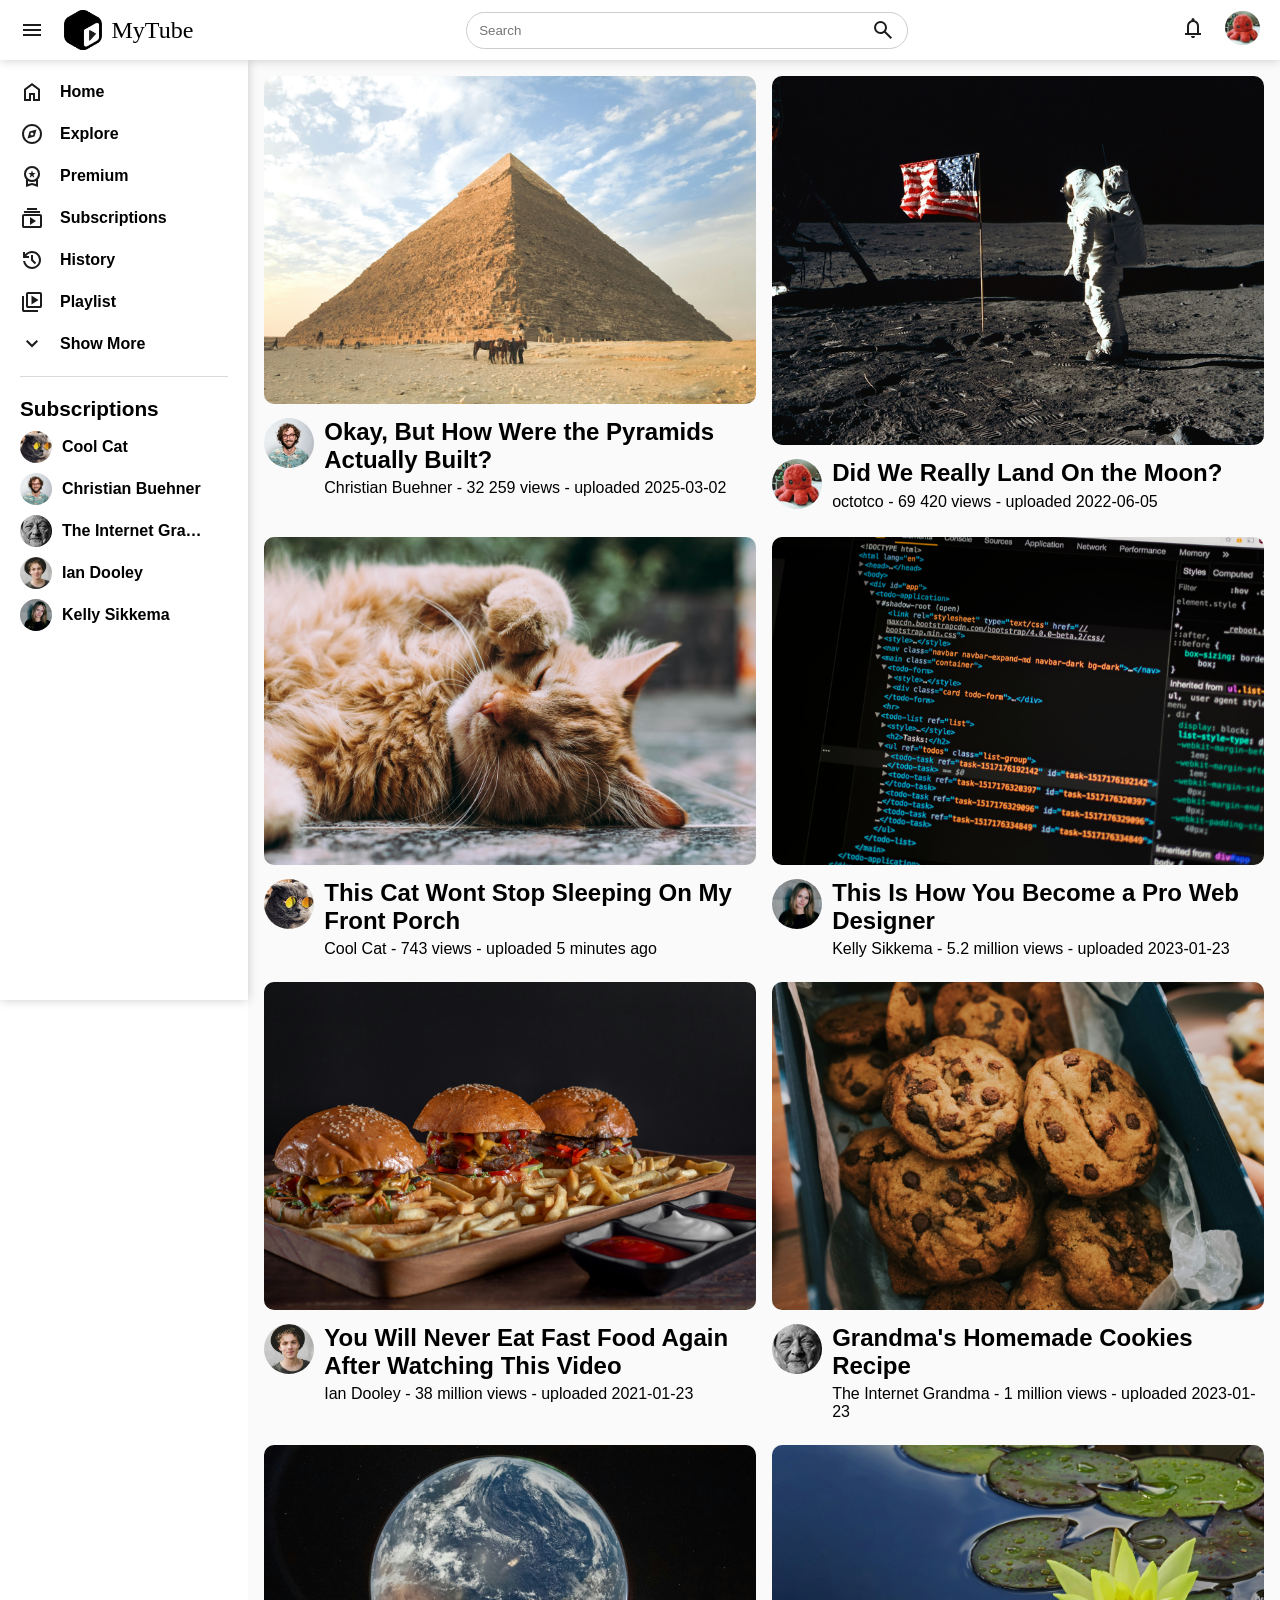
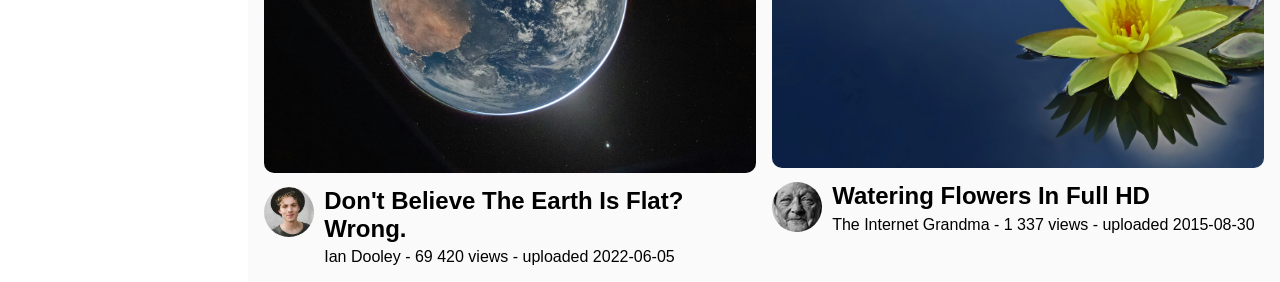
==== commit bad9136b: "logo, small improvements" ====
--- a/index.html
+++ b/index.html
@@ -5,6 +5,7 @@
     <meta charset="UTF-8">
     <meta name="viewport" content="width=device-width, initial-scale=1.0">
     <link rel="stylesheet" href="css/style.css">
+    <link rel="shortcut icon" href="img/logo.ico" type="image/x-icon">
     <title>MyTube | Homepage</title>
 </head>
 
@@ -15,7 +16,7 @@
             <div class="nav-left flex-div">
                 <img src="img/icons/menu.svg" class="icon menu-button">
                 <a href="index.html" class="flex-div">
-                    <img src="img/logo.png" style="max-height: 30px">
+                    <img src="img/logo.png" style="max-height: 40px">
                     <h1 class="logo-text">MyTube</h1>
                 </a>
             </div>
@@ -47,7 +48,7 @@
             <hr>
 
             <div class="subscriptions">
-                <b>Subscriptions</b>
+                <h2>Subscriptions</h2>
                 <a href="" class="flex-div"><img src="img/users/cool-cat.jpg" class="user-icon"><p>Cool Cat</p></a>
                 <a href="" class="flex-div"><img src="img/users/christian-buehner.jpg" class="user-icon"><p>Christian Buehner</p></a>
                 <a href="" class="flex-div"><img src="img/users/grandma.jpg" class="user-icon"><p>The Internet Grandma</p></a>
--- a/css/style.css
+++ b/css/style.css
@@ -7,8 +7,6 @@
     --secondary-color: #dedcff;
     --accent-color: #433bff;
 
-    --main-font: sans-serif;
-
     --default-radius: 10px;
     --default-spacing: 16px;
 }
@@ -47,6 +45,7 @@
 .icon {
     filter: invert()
 }
+
 
 .wrapper {
     display: grid;
@@ -61,7 +60,7 @@
     grid-area: nv;
     position: sticky;
     top: 0;
-    padding: 10px 2%;
+    padding: 10px 20px;
     gap: 20px;
     
     justify-content: space-between;
@@ -78,6 +77,12 @@
 
 .nav-left a {
     gap: 10px;
+}
+
+
+.logo-text {
+    font-family:fantasy;
+    font-weight:lighter
 }
 
 .user-icon {
@@ -123,6 +128,7 @@
     box-shadow: 0 0 10px rgba(0, 0, 0, 0.2);
     width: min-content;
     z-index: 4;
+    font-weight: bold
 }
 
 .sidebar hr {
@@ -132,11 +138,11 @@
 .shortcut-links {
     display: flex;
     flex-direction: column;
-    gap: 20px;
+    gap: 18px;
 }
 
 .shortcut-links a {
-    gap: 20px;
+    gap: 16px;
 }
 
 .shortcut-links hr {
@@ -149,6 +155,10 @@
     display: flex;
     flex-direction: column;
     gap: 10px;
+}
+
+.subscriptions h2 {
+    font-size: 1.3rem;
 }
 
 .subscriptions a {
@@ -255,16 +265,12 @@
     height: min-content
 }
 
-#wrapper-channel .user-icon {
-
-}
-
 .channel-top .banner {
     max-width: 100%;
 }
 
 .channel-top {
-    /* margin: 0 10%; */
+    
 }
 
 
@@ -301,7 +307,7 @@
 
 /* DESKTOP */
 @media screen and (min-width:901px) {
-    .toggle-sidebar a p, .toggle-sidebar b {
+    .toggle-sidebar a p, .toggle-sidebar h2 {
         display: none;
         width: fit-content;
     }
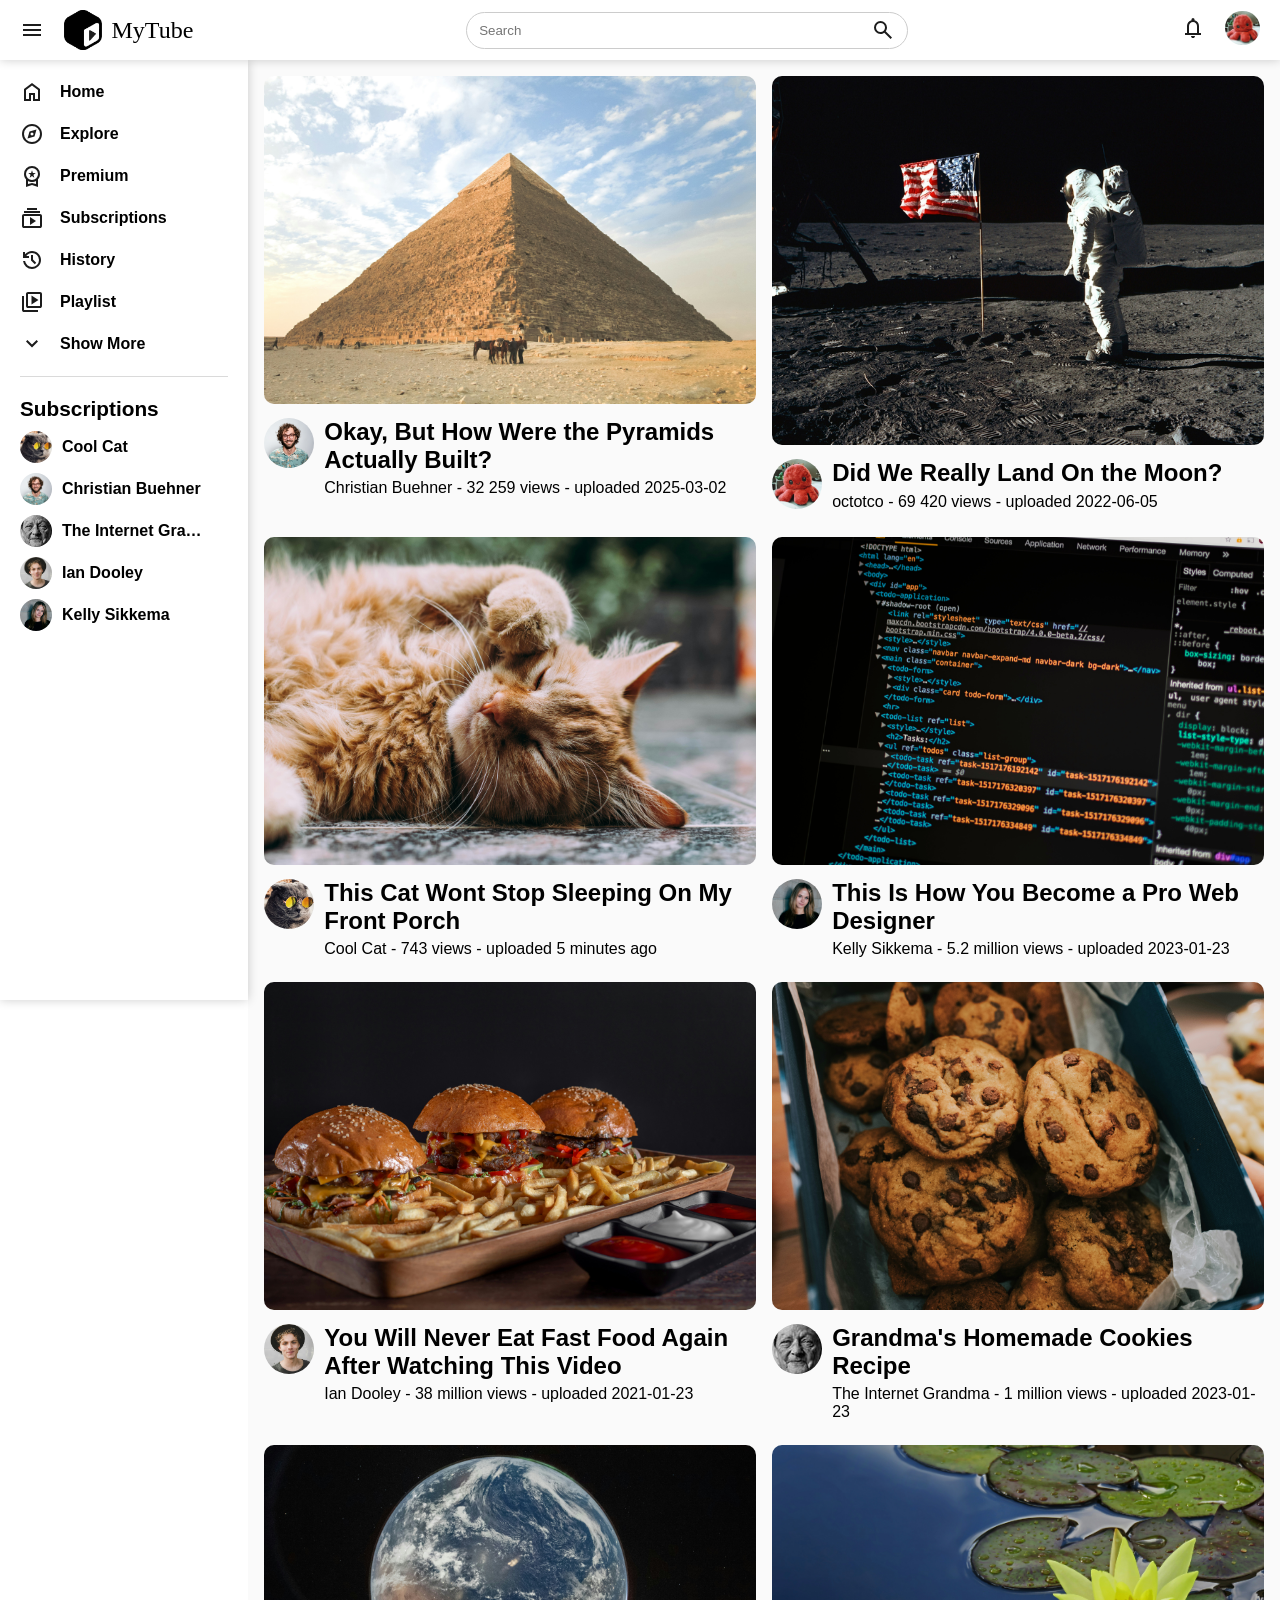
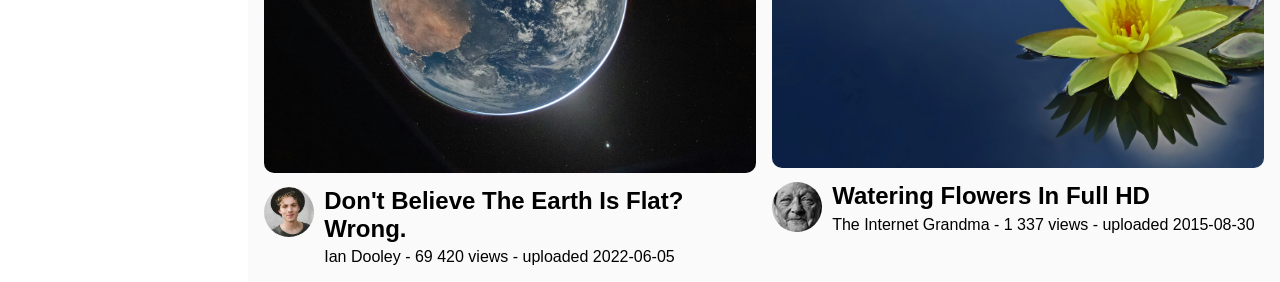
==== commit 32ad5a70: "channel.html layout complete" ====
--- a/index.html
+++ b/index.html
@@ -5,7 +5,7 @@
     <meta charset="UTF-8">
     <meta name="viewport" content="width=device-width, initial-scale=1.0">
     <link rel="stylesheet" href="css/style.css">
-    <link rel="shortcut icon" href="img/logo.ico" type="image/x-icon">
+    <link rel="shortcut icon" href="misc/favicon.ico" type="image/x-icon">
     <title>MyTube | Homepage</title>
 </head>
 
@@ -29,7 +29,7 @@
 
             <div class="nav-right flex-div">
                 <a href=""><img src="img/icons/notifications.svg" class="icon"></a>
-                <a href=""><img src="img/users/octopus.jpg" class="user-icon"></a>
+                <a href="channel.html"><img src="img/users/octopus.jpg" class="user-icon"></a>
             </div>
         </nav>
 
--- a/css/style.css
+++ b/css/style.css
@@ -31,6 +31,7 @@
     border: 0;
     background-color: #dadada;
     height: 1px;
+    margin: 20px 0;
 }
 
 main {
@@ -131,10 +132,6 @@
     font-weight: bold
 }
 
-.sidebar hr {
-    margin: 20px 0;
-}
-
 .shortcut-links {
     display: flex;
     flex-direction: column;
@@ -253,26 +250,58 @@
 
 /* Channel */
 
-.button {
-    grid-area: button;
-}
-
-#wrapper-channel .info {
+.channel-top .info {
     grid-template-areas: 
     "user title"
     "user subtext"
     "user button";
-    height: min-content
+
+    margin: 0 var(--default-spacing);
+}
+
+.subscribe-button {
+    grid-area: button;
+    aspect-ratio: 6/1;
+}
+
+.channel-feed h2 {
+    margin: 0 var(--default-spacing);
+}
+
+.sorting {
+    display: grid;
+    gap: 10px;
+    grid-template-columns: repeat(3, 1fr);
+    margin: 0 var(--default-spacing);
+    margin-top: var(--default-spacing);
+    width: min-content;
+}
+
+button {
+    border-radius: var(--default-radius);
+    border-color: gainsboro;
+    cursor:  pointer;
+    min-height: 32px;
+    font-weight: bolder;
+    font-family:'Segoe UI', Tahoma, Geneva, Verdana, sans-serif;
+    font-size: 0.95rem;
+}
+
+
+
+.sorting button {
+    aspect-ratio: 4/1;
+}
+
+.sorting :first-child {
+    background-color: #323232;
+    color: white;
+    border-color: black;
 }
 
 .channel-top .banner {
     max-width: 100%;
 }
-
-.channel-top {
-    
-}
-
 
 
 
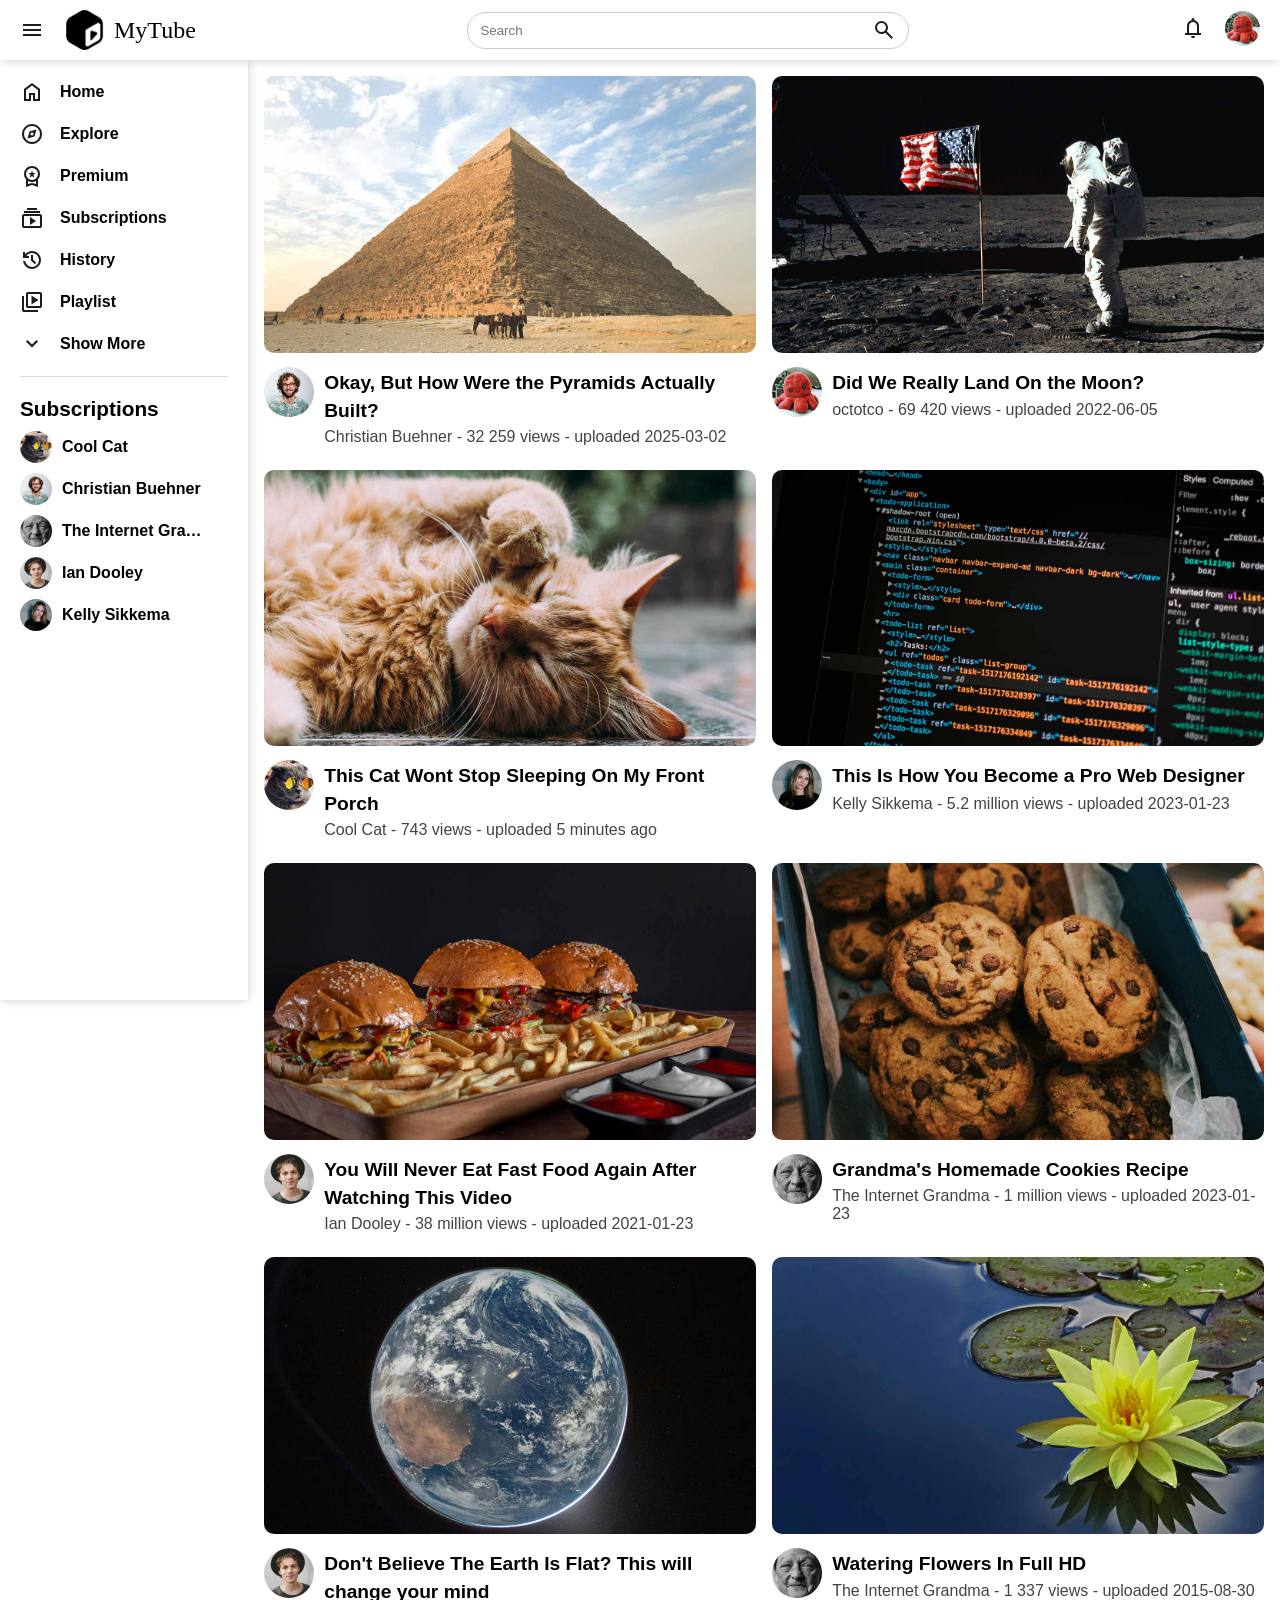
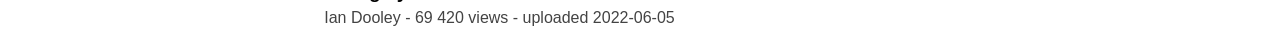
==== commit c4bd9959: "inlämning" ====
--- a/index.html
+++ b/index.html
@@ -14,46 +14,46 @@
         <!-- Top Navbar -->
         <nav class="flex-div">
             <div class="nav-left flex-div">
-                <img src="img/icons/menu.svg" class="icon menu-button">
+                <img alt="Menu icon" src="img/icons/menu.svg" class="icon menu-button">
                 <a href="index.html" class="flex-div">
-                    <img src="img/logo.png" style="max-height: 40px">
+                    <img alt="Logo icon" src="img/logo.png" style="max-height: 40px">
                     <h1 class="logo-text">MyTube</h1>
                 </a>
             </div>
             <div class="nav-center flex-div">
                 <div class="searchbar flex-div">
                     <input type="search" placeholder="Search">
-                    <a href="" class="flex-div"><img src="img/icons/search.svg" class="icon"></a>
+                    <a href="" class="flex-div"><img alt="Search icon" src="img/icons/search.svg" class="icon"></a>
                 </div>
             </div>
 
             <div class="nav-right flex-div">
-                <a href=""><img src="img/icons/notifications.svg" class="icon"></a>
-                <a href="channel.html"><img src="img/users/octopus.jpg" class="user-icon"></a>
+                <a href=""><img alt="Notifications icon" src="img/icons/notifications.svg" class="icon"></a>
+                <a href="channel.html"><img alt="Octopus" src="img/users/octopus.jpg" class="user-icon"></a>
             </div>
         </nav>
 
         <!-- Left Sidebar -->
         <aside class="sidebar">
             <div class="shortcut-links">
-                <a href="index.html" class="flex-div"><img src="img/icons/home.svg" class="icon"><p>Home</p></a>
-                <a href="" class="flex-div"><img src="img/icons/explore.svg" class="icon"><p>Explore</p></a>
-                <a href="" class="flex-div"><img src="img/icons/premium.svg" class="icon"><p>Premium</p></a>
-                <a href="" class="flex-div"><img src="img/icons/subscriptions.svg" class="icon"><p>Subscriptions</p></a>
-                <a href="" class="flex-div"><img src="img/icons/history.svg" class="icon"><p>History</p></a>
-                <a href="" class="flex-div"><img src="img/icons/playlist.svg" class="icon"><p>Playlist</p></a>
-                <a href="" class="flex-div"><img src="img/icons/arrow-down.svg" class="icon"><p>Show More</p></a>
+                <a href="index.html" class="flex-div"><img src="img/icons/home.svg" class="icon" alt="Home icon"><p>Home</p></a>
+                <a href="" class="flex-div"><img src="img/icons/explore.svg" class="icon" alt="Explore icon"><p>Explore</p></a>
+                <a href="" class="flex-div"><img src="img/icons/premium.svg" class="icon" alt="Premium icon"><p>Premium</p></a>
+                <a href="" class="flex-div"><img src="img/icons/subscriptions.svg" class="icon" alt="Subscriptions icon"><p>Subscriptions</p></a>
+                <a href="" class="flex-div"><img src="img/icons/history.svg" class="icon" alt="History icon"><p>History</p></a>
+                <a href="" class="flex-div"><img src="img/icons/playlist.svg" class="icon" alt="Playlist icon"><p>Playlist</p></a>
+                <a href="" class="flex-div"><img src="img/icons/arrow-down.svg" class="icon" alt="Arrow down icon"><p>Show More</p></a>
             </div>
             
             <hr>
 
             <div class="subscriptions">
                 <h2>Subscriptions</h2>
-                <a href="" class="flex-div"><img src="img/users/cool-cat.jpg" class="user-icon"><p>Cool Cat</p></a>
-                <a href="" class="flex-div"><img src="img/users/christian-buehner.jpg" class="user-icon"><p>Christian Buehner</p></a>
-                <a href="" class="flex-div"><img src="img/users/grandma.jpg" class="user-icon"><p>The Internet Grandma</p></a>
-                <a href="" class="flex-div"><img src="img/users/ian-dooley.jpg" class="user-icon"><p>Ian Dooley</p></a>
-                <a href="" class="flex-div"><img src="img/users/kelly-sikkema.jpg" class="user-icon"><p>Kelly Sikkema</p></a>
+                <a href="" class="flex-div"><img src="img/users/cool-cat.jpg" class="user-icon" alt="Cool Cat"><p>Cool Cat</p></a>
+                <a href="" class="flex-div"><img src="img/users/christian-buehner.jpg" class="user-icon" alt="Christian Buehner"><p>Christian Buehner</p></a>
+                <a href="" class="flex-div"><img src="img/users/grandma.jpg" class="user-icon" alt="The Internet Grandma"><p>The Internet Grandma</p></a>
+                <a href="" class="flex-div"><img src="img/users/ian-dooley.jpg" class="user-icon" alt="Ian Dooley"><p>Ian Dooley</p></a>
+                <a href="" class="flex-div"><img src="img/users/kelly-sikkema.jpg" class="user-icon" alt="Kelly Sikkema"><p>Kelly Sikkema</p></a>
             </div>
 
         </aside>
@@ -64,9 +64,9 @@
         <!-- Main Content -->
         <main class="video-feed-container">
             <div>
-                <a href="video.html"><img src="img/thumbnails/pyramid.jpg" class="thumbnail"></a>
+                <a href="video.html"><img src="img/thumbnails/pyramid.jpg" class="thumbnail" alt="Pyramid"></a>
                 <div class="info">
-                    <a style="grid-area: user" href="channel.html"><img src="img/users/christian-buehner.jpg" class="user-icon"></a>
+                    <a style="grid-area: user" href="channel.html"><img src="img/users/christian-buehner.jpg" class="user-icon" alt="Christian Buehner"></a>
                     <h2 style="grid-area: title"><a href="video.html" class="title">Okay, But How Were the Pyramids Built?</a></h2>
                     <p class="subtext">Christian Buehner - 32 259 views - uploaded 2025-03-02</p>
                 </div>
--- a/css/style.css
+++ b/css/style.css
@@ -1,14 +1,7 @@
 :root {
-    --mobile-padding: 1rem;
-
-    --text-color: #050315;
-    --background-color: #fbfbfe;
-    --primary-color: #2f27ce;
-    --secondary-color: #dedcff;
-    --accent-color: #433bff;
-
     --default-radius: 10px;
     --default-spacing: 16px;
+
 }
 
 
@@ -188,7 +181,6 @@
 /* Videos */
 .video-feed-container {
     display: grid;
-    background-color: #fafafa;
     grid-template-columns: repeat(auto-fit, minmax(400px, 1fr));
 
     height:fit-content;
@@ -227,6 +219,20 @@
 }
 
 
+.title {
+    font-size: 1.2rem;
+}
+
+.subtext {
+    color: rgb(67, 67, 67)
+}
+
+.comment {
+    margin-top: 8px;
+    margin-bottom: 16px;
+}
+
+
 
 /* Video Player */
 #wrapper-video main {
@@ -282,6 +288,7 @@
     border-color: gainsboro;
     cursor:  pointer;
     min-height: 32px;
+
     font-weight: bolder;
     font-family:'Segoe UI', Tahoma, Geneva, Verdana, sans-serif;
     font-size: 0.95rem;
@@ -301,6 +308,8 @@
 
 .channel-top .banner {
     max-width: 100%;
+    object-fit: cover;
+    min-height: 64px;
 }
 
 
@@ -330,7 +339,12 @@
     }
 
     #wrapper-video .info, .comment-section {
-        margin: 0 var(--default-spacing);
+        margin-left: var(--default-spacing);
+        margin-right: var(--default-spacing);
+    }
+
+    .banner {
+        zoom: 400%
     }
 }
 
